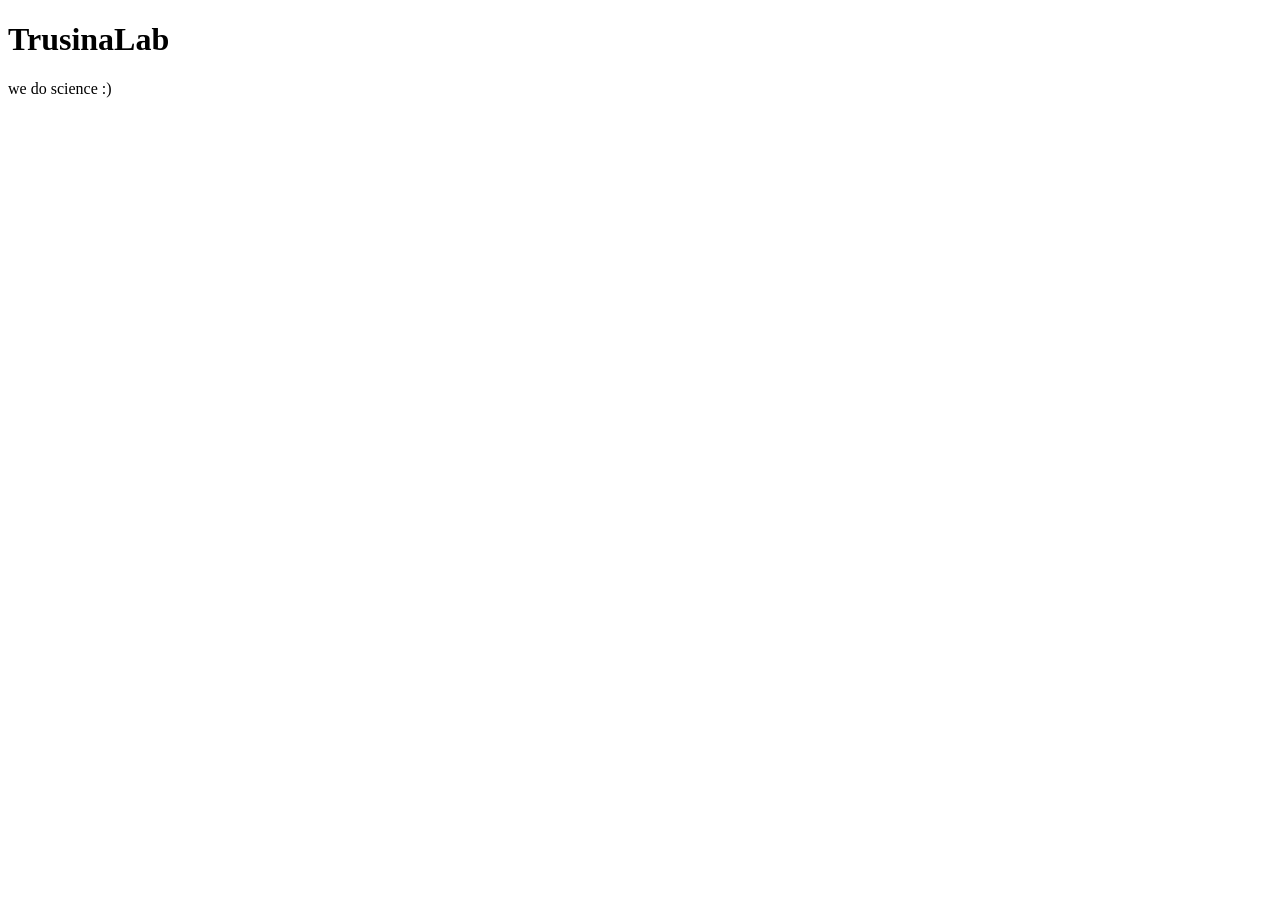
==== index.html @ cefcd702 "we have a website" ====
<!DOCTYPE html>
<html lang="en">
<head>
  <meta charset="UTF-8">
  <meta name="viewport" content="width=device-width, initial-scale=1.0">
  <title>TrusinaLab</title>
</head>
<body>
  <h1>TrusinaLab</h1>
  <p>we do science :)</p>
</body>
</html>
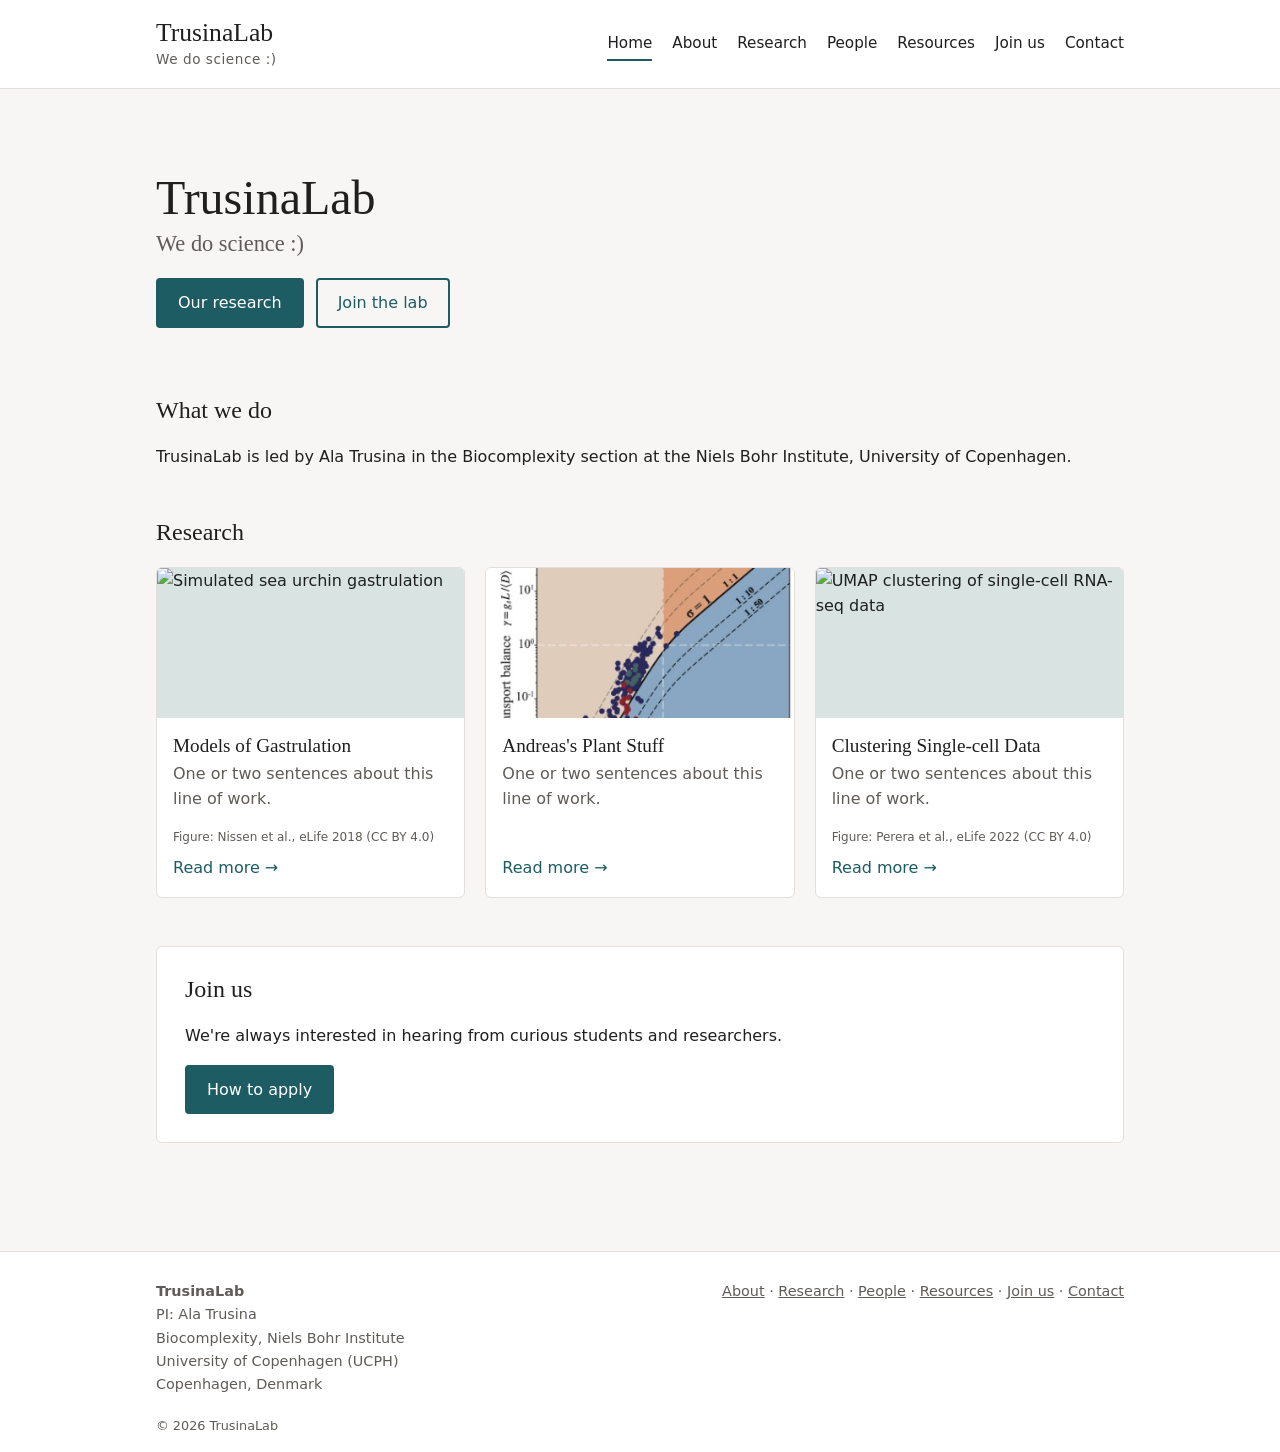
==== commit 11011c47: "placeholders all over" ====
--- a/index.html
+++ b/index.html
@@ -4,9 +4,88 @@
   <meta charset="UTF-8">
   <meta name="viewport" content="width=device-width, initial-scale=1.0">
   <title>TrusinaLab</title>
+  <link rel="stylesheet" href="style.css">
 </head>
 <body>
-  <h1>TrusinaLab</h1>
-  <p>we do science :)</p>
+  <header class="site-header">
+    <div class="wrap header-inner">
+      <a class="brand" href="index.html">
+        <span class="brand-name">TrusinaLab</span>
+        <span class="brand-tag">We do science :)</span>
+      </a>
+      <nav>
+        <a href="index.html" class="active">Home</a>
+        <a href="about.html">About</a>
+        <a href="research.html">Research</a>
+        <a href="people.html">People</a>
+        <a href="resources.html">Resources</a>
+        <a href="join.html">Join us</a>
+        <a href="contact.html">Contact</a>
+      </nav>
+    </div>
+  </header>
+
+  <main class="wrap">
+    <section class="hero">
+      <h1>TrusinaLab</h1>
+      <h2>We do science :)</h2>
+      <div class="buttons">
+        <a class="btn" href="research.html">Our research</a>
+        <a class="btn btn-outline" href="join.html">Join the lab</a>
+      </div>
+    </section>
+
+    <section>
+      <h2>What we do</h2>
+      <p>TrusinaLab is led by Ala Trusina in the Biocomplexity section at the Niels Bohr Institute, University of Copenhagen.</p>
+    </section>
+
+    <section>
+      <h2>Research</h2>
+      <div class="cards">
+        <a class="card" href="research.html">
+          <img class="card-img" src="https://iiif.elifesciences.org/lax/38407%2Felife-38407-fig7-v2.tif/pct:34,54,66,46/800,/0/default.jpg" alt="Simulated sea urchin gastrulation">
+          <h3>Models of Gastrulation</h3>
+          <p>One or two sentences about this line of work.</p>
+          <p class="credit">Figure: Nissen et al., eLife 2018 (CC BY 4.0)</p>
+          <span class="more">Read more &rarr;</span>
+        </a>
+        <a class="card" href="research.html">
+          <img class="card-img" src="andreas_plant_stuff.jpg" alt="Plot of transport balance versus absorption balance in leaves">
+          <h3>Andreas's Plant Stuff</h3>
+          <p>One or two sentences about this line of work.</p>
+          <span class="more">Read more &rarr;</span>
+        </a>
+        <a class="card" href="research.html">
+          <img class="card-img" src="https://iiif.elifesciences.org/lax:78967%2Felife-78967-fig1-v3.tif/pct:3,23,38,22/800,/0/default.jpg" alt="UMAP clustering of single-cell RNA-seq data">
+          <h3>Clustering Single-cell Data</h3>
+          <p>One or two sentences about this line of work.</p>
+          <p class="credit">Figure: Perera et al., eLife 2022 (CC BY 4.0)</p>
+          <span class="more">Read more &rarr;</span>
+        </a>
+      </div>
+    </section>
+
+    <section class="callout">
+      <h2>Join us</h2>
+      <p>We're always interested in hearing from curious students and researchers.</p>
+      <a class="btn" href="join.html">How to apply</a>
+    </section>
+
+  </main>
+
+  <footer class="site-footer">
+    <div class="wrap footer-inner">
+      <div>
+        <strong>TrusinaLab</strong><br>
+        PI: Ala Trusina<br>
+        Biocomplexity, Niels Bohr Institute<br>
+        University of Copenhagen (UCPH)<br>
+        Copenhagen, Denmark
+      </div>
+      <div class="footer-links"><a href="about.html">About</a> · <a href="research.html">Research</a> · <a href="people.html">People</a> · <a href="resources.html">Resources</a> · <a href="join.html">Join us</a> · <a href="contact.html">Contact</a></div>
+    </div>
+    <div class="wrap copyright">&copy; 2026 TrusinaLab</div>
+  </footer>
 </body>
 </html>
--- a/style.css
+++ b/style.css
@@ -0,0 +1,82 @@
+:root {
+  --bg: #f7f6f5;
+  --surface: #ffffff;
+  --text: #1f1f1f;
+  --muted: #5f5b57;
+  --line: #e3e0dc;
+  --accent: #1d5c63;
+}
+
+* { box-sizing: border-box; }
+
+body {
+  margin: 0;
+  background: var(--bg);
+  color: var(--text);
+  font-family: system-ui, -apple-system, "Segoe UI", sans-serif;
+  line-height: 1.6;
+}
+
+h1, h2, h3, .brand-name { font-family: Georgia, "Times New Roman", serif; font-weight: normal; line-height: 1.2; }
+a { color: var(--accent); }
+
+.wrap { max-width: 1000px; margin: 0 auto; padding: 0 16px; }
+
+/* Header */
+.site-header { background: var(--surface); border-bottom: 1px solid var(--line); }
+.header-inner { display: flex; flex-wrap: wrap; align-items: center; justify-content: space-between; gap: 12px; padding-top: 18px; padding-bottom: 18px; }
+.brand { text-decoration: none; color: var(--text); display: flex; flex-direction: column; }
+.brand-name { font-size: 1.6rem; }
+.brand-tag { font-size: 0.85rem; color: var(--muted); letter-spacing: 0.04em; }
+nav { display: flex; flex-wrap: wrap; gap: 4px 20px; }
+nav a { color: var(--text); text-decoration: none; font-size: 0.95rem; padding: 4px 0; border-bottom: 2px solid transparent; }
+nav a:hover, nav a.active { border-bottom-color: var(--accent); }
+
+/* Content */
+main.wrap { padding-top: 40px; padding-bottom: 60px; }
+section { margin-bottom: 48px; }
+.lead { font-size: 1.15rem; color: var(--muted); }
+.page-head h1 { font-size: 2.4rem; margin: 0 0 8px; }
+
+.hero { padding: 40px 0 20px; }
+.hero h1 { font-size: 3rem; margin: 0; }
+.hero h2 { margin: 4px 0 16px; color: var(--muted); font-size: 1.4rem; }
+
+.buttons { display: flex; flex-wrap: wrap; gap: 12px; margin-top: 20px; }
+.btn { display: inline-block; padding: 10px 20px; background: var(--accent); color: #fff; text-decoration: none; border: 2px solid var(--accent); border-radius: 4px; }
+.btn-outline { background: transparent; color: var(--accent); }
+
+/* Cards */
+.cards { display: grid; grid-template-columns: repeat(auto-fit, minmax(240px, 1fr)); gap: 20px; }
+.card { background: var(--surface); border: 1px solid var(--line); border-radius: 6px; overflow: hidden; text-decoration: none; color: var(--text); display: flex; flex-direction: column; padding-bottom: 16px; }
+.card-img { display: block; width: 100%; height: 150px; object-fit: cover; background: #d9e4e2; }
+.card h3, .card p, .card .more { margin-left: 16px; margin-right: 16px; }
+.card h3 { margin-top: 16px; margin-bottom: 4px; }
+.card p { margin-top: 0; color: var(--muted); flex: 1; }
+.card .more { color: var(--accent); }
+.card:hover { border-color: var(--accent); }
+
+.callout { background: var(--surface); border: 1px solid var(--line); border-radius: 6px; padding: 28px; }
+.callout h2 { margin-top: 0; }
+
+/* Footer */
+.site-footer { background: var(--surface); border-top: 1px solid var(--line); padding: 28px 0 16px; font-size: 0.9rem; color: var(--muted); }
+.footer-inner { display: flex; flex-wrap: wrap; justify-content: space-between; gap: 16px; }
+.footer-links a { color: var(--muted); }
+.copyright { margin-top: 20px; font-size: 0.8rem; }
+.card-img.person-img { height: 280px; object-position: center 40%; }
+.card-img.person-img[src="professorTrusina.png"] { object-position: top; }
+.card .credit { font-size: 0.75rem; color: var(--muted); margin-bottom: 8px; flex: 0; }
+
+/* People grid: 3 columns, fewer on small screens */
+.people-grid { grid-template-columns: repeat(3, 1fr); }
+@media (max-width: 860px) { .people-grid { grid-template-columns: repeat(2, 1fr); } }
+@media (max-width: 560px) { .people-grid { grid-template-columns: 1fr; } }
+.person p { flex: 0; margin-bottom: 6px; }
+.person .role { color: var(--accent); margin-top: 0; }
+.person .contact { margin-top: auto; padding-top: 6px; }
+
+/* Text pages */
+main h3 { font-size: 1.2rem; margin-bottom: 4px; }
+main ul { padding-left: 20px; }
+main li { margin-bottom: 4px; }
